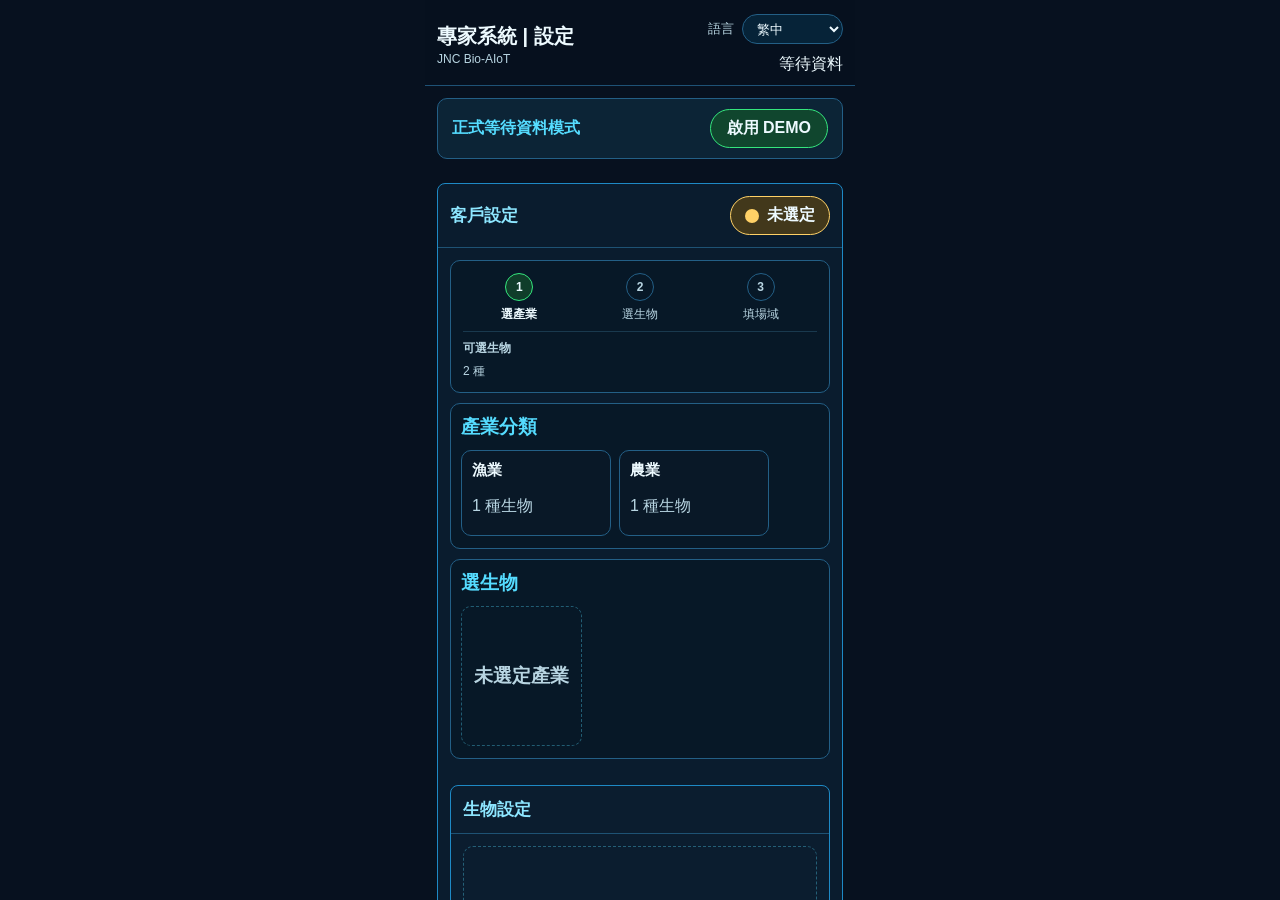
==== index.html @ ce1a70bc "Add files via upload" ====
<!doctype html>
<html lang="zh-Hant">
<head>
  <meta charset="utf-8">
  <meta name="viewport" content="width=device-width, initial-scale=1">
  <title>JNC Bio-AIoT 白蝦平台</title>
  <meta http-equiv="refresh" content="0; url=mobile/">
  <style>
    body { margin: 0; min-height: 100vh; display: grid; place-items: center; background: #07111f; color: #edfaff; font-family: "Microsoft JhengHei", Arial, sans-serif; }
    a { color: #55dcff; }
  </style>
</head>
<body>
  <main>
    <p>正在前往白蝦手機 UI...</p>
    <p><a href="mobile/">手機 UI</a> / <a href="desktop/">電腦 UI</a></p>
  </main>
</body>
</html>
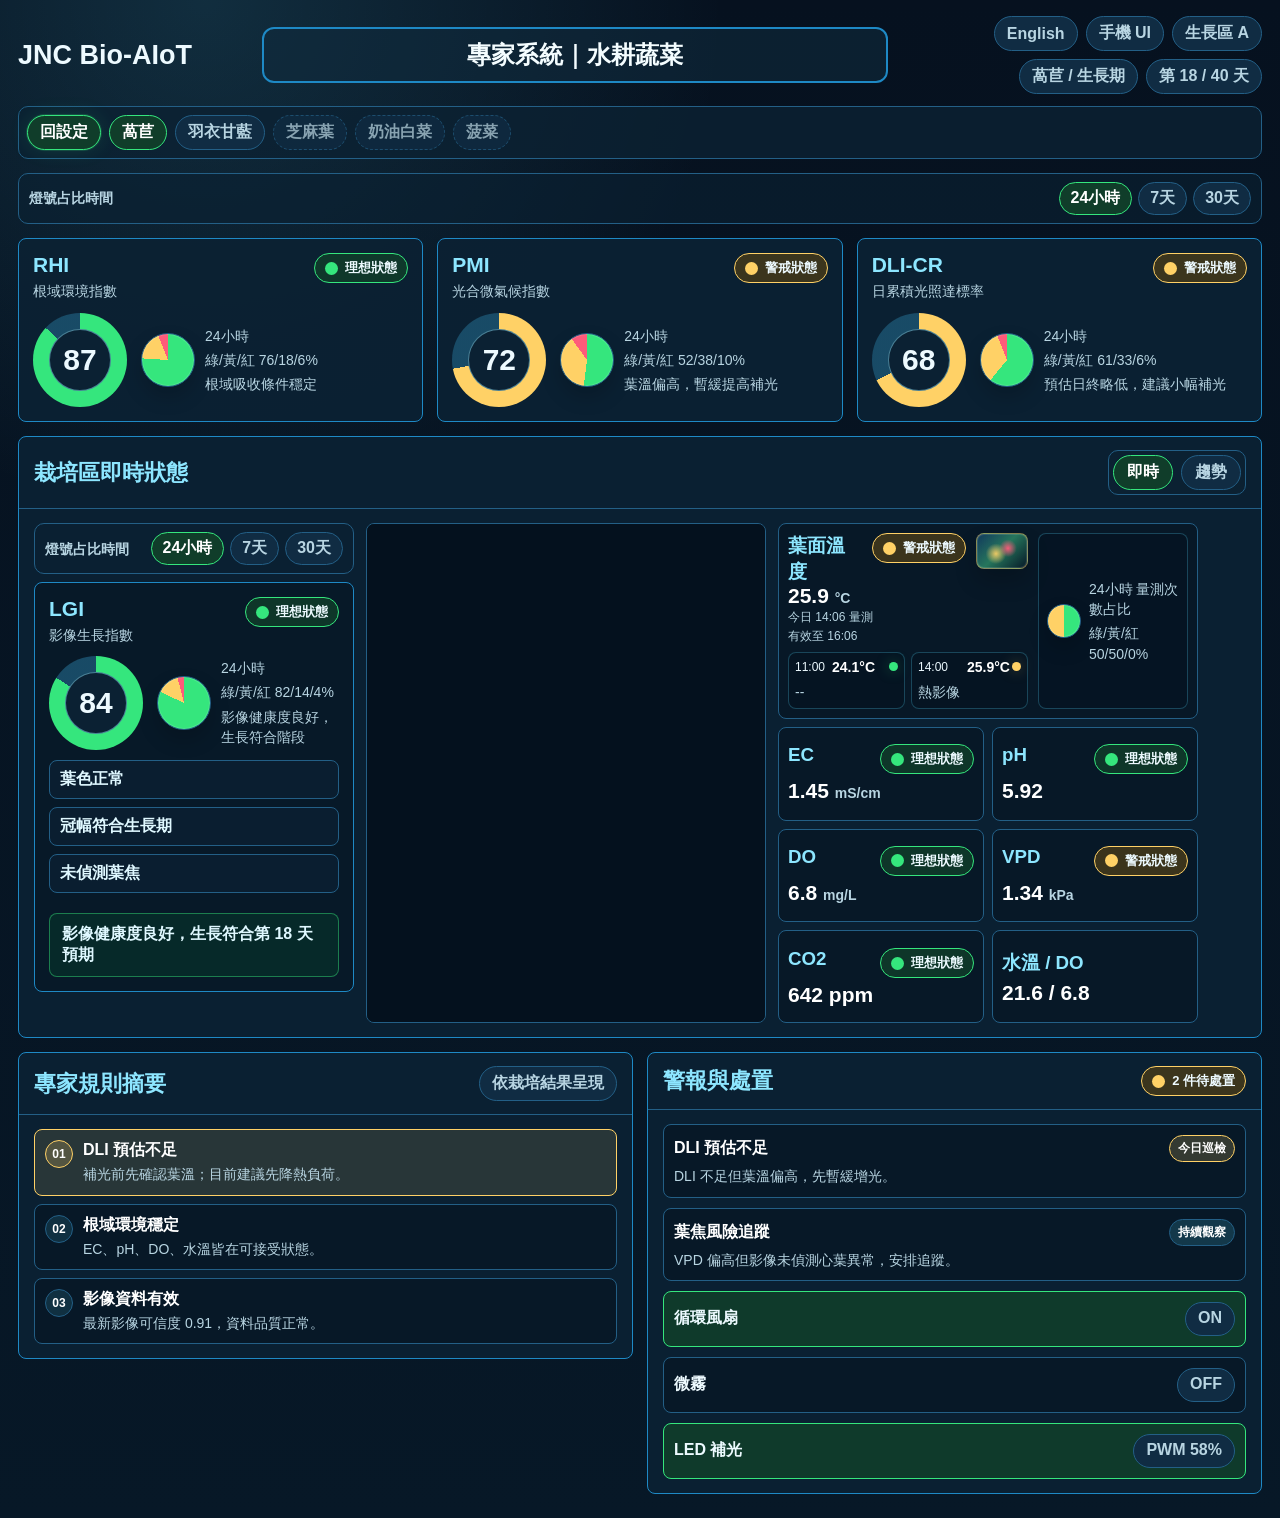
==== commit 27c78cdf: "update files" ====
--- a/index.html
+++ b/index.html
@@ -3,17 +3,1221 @@
 <head>
   <meta charset="utf-8">
   <meta name="viewport" content="width=device-width, initial-scale=1">
-  <title>JNC Bio-AIoT 白蝦平台</title>
-  <meta http-equiv="refresh" content="0; url=mobile/">
+  <title>專家系統｜水耕蔬菜 - 概念 UI v1</title>
   <style>
-    body { margin: 0; min-height: 100vh; display: grid; place-items: center; background: #07111f; color: #edfaff; font-family: "Microsoft JhengHei", Arial, sans-serif; }
-    a { color: #55dcff; }
+    :root {
+      --bg: #06111f;
+      --panel: #0b2133;
+      --panel2: #071827;
+      --line: #1e89c5;
+      --line-soft: #235f86;
+      --text: #edfaff;
+      --muted: #b8d5e2;
+      --cyan: #55dcff;
+      --green: #35e67d;
+      --yellow: #ffd166;
+      --red: #ff5b7a;
+      --leaf: #87d957;
+      --water: #45c7f4;
+    }
+    * { box-sizing: border-box; }
+    body {
+      margin: 0;
+      min-height: 100vh;
+      color: var(--text);
+      background:
+        radial-gradient(circle at 16% 0%, rgba(85, 220, 255, .14), transparent 28%),
+        linear-gradient(180deg, #06111f 0%, #071827 100%);
+      font-family: "Microsoft JhengHei", "Noto Sans TC", Arial, sans-serif;
+    }
+    body.mobilePreview { background: linear-gradient(90deg, #040b13, #071827, #040b13); }
+    button { font: inherit; color: inherit; }
+    .shell { width: min(1440px, 100%); margin: 0 auto; padding: 16px 18px 24px; }
+    body.mobilePreview .shell {
+      width: min(390px, calc(100% - 48px));
+      min-height: calc(100vh - 24px);
+      margin: 12px auto;
+      padding: 12px 12px 86px;
+      border: 1px solid rgba(85, 220, 255, .38);
+      border-radius: 24px;
+      background: #07111f;
+      box-shadow: 0 24px 80px rgba(0, 0, 0, .42);
+      overflow: hidden;
+    }
+    .top {
+      display: grid;
+      grid-template-columns: 230px minmax(420px, 1fr) 360px;
+      gap: 14px;
+      align-items: center;
+      margin-bottom: 12px;
+    }
+    .brand { font-size: 27px; font-weight: 900; }
+    .title {
+      justify-self: center;
+      width: min(760px, 100%);
+      border: 2px solid var(--line);
+      border-radius: 12px;
+      padding: 10px 18px;
+      color: #f4fdff;
+      text-align: center;
+      font-size: 24px;
+      font-weight: 900;
+      background: rgba(16, 43, 60, .6);
+    }
+    .meta { display: flex; justify-content: flex-end; gap: 8px; flex-wrap: wrap; }
+    .pill, .seg button, .toolButton, .tab, .mobileTab {
+      min-height: 34px;
+      border: 1px solid var(--line-soft);
+      border-radius: 999px;
+      padding: 6px 12px;
+      color: var(--muted);
+      background: #102c43;
+      font-weight: 800;
+      white-space: nowrap;
+    }
+    .toolButton, .seg button, .tab, .mobileTab { cursor: pointer; }
+    .toolButton.active, .seg button.active, .tab.active, .mobileTab.active {
+      color: #fff;
+      border-color: var(--green);
+      background: #103d2a;
+    }
+    .seg button.placeholder {
+      opacity: .72;
+      border-style: dashed;
+      cursor: default;
+    }
+    .seg .settingsShortcut {
+      color: #fff;
+      border-color: var(--green);
+      background: #103d2a;
+      box-shadow: 0 0 0 1px rgba(53, 230, 125, .18), 0 0 20px rgba(53, 230, 125, .14);
+    }
+    .seg {
+      display: flex;
+      flex-wrap: wrap;
+      gap: 8px;
+      padding: 8px;
+      margin-bottom: 14px;
+      border: 1px solid var(--line-soft);
+      border-radius: 10px;
+      background: rgba(11, 33, 51, .82);
+      overflow: visible;
+    }
+    .viewSeg {
+      flex: 0 0 auto;
+      margin-bottom: 0;
+      padding: 4px;
+      overflow: visible;
+      white-space: nowrap;
+    }
+    .viewSeg button {
+      min-height: 34px;
+      padding: 6px 13px;
+    }
+    .ratioToolbar {
+      display: flex;
+      justify-content: space-between;
+      align-items: center;
+      gap: 10px;
+      margin-bottom: 14px;
+      padding: 8px 10px;
+      border: 1px solid var(--line-soft);
+      border-radius: 10px;
+      background: rgba(11, 33, 51, .62);
+    }
+    .ratioToolbar .muted { font-weight: 800; }
+    .windowSwitch { display: flex; gap: 6px; overflow-x: auto; }
+    .windowSwitch button { min-height: 32px; border: 1px solid var(--line-soft); border-radius: 999px; padding: 5px 11px; color: var(--muted); background: #102c43; font-weight: 800; white-space: nowrap; cursor: pointer; }
+    .windowSwitch button.active { color: #fff; border-color: var(--green); background: #103d2a; }
+    .grid { display: grid; gap: 14px; }
+    .overview { grid-template-columns: repeat(3, minmax(0, 1fr)); }
+    .main { grid-template-columns: 1fr; align-items: stretch; }
+    .bottomGrid { grid-template-columns: minmax(0, 1fr) minmax(0, 1fr); align-items: start; margin-top: 14px; }
+    .panel, .card {
+      min-width: 0;
+      border: 1px solid var(--line);
+      border-radius: 8px;
+      background: rgba(11, 33, 51, .95);
+      overflow: hidden;
+    }
+    .card { padding: 14px; display: grid; gap: 12px; }
+    .panelHead {
+      display: flex;
+      justify-content: space-between;
+      gap: 12px;
+      align-items: center;
+      padding: 13px 15px;
+      border-bottom: 1px solid var(--line-soft);
+    }
+    .panelHead h2 {
+      min-width: 0;
+      font-size: clamp(18px, 1.7vw, 24px);
+      line-height: 1.2;
+      white-space: nowrap;
+    }
+    .panelHead .light,
+    .panelHead .pill {
+      flex: 0 0 auto;
+    }
+    .panelBody { padding: 14px 15px; }
+    h1, h2, h3, p { margin: 0; }
+    h2, h3 { color: #8de6ff; letter-spacing: 0; }
+    .muted { color: var(--muted); font-size: 14px; line-height: 1.45; }
+    .indexCard .head, .paramCard .head {
+      display: flex;
+      justify-content: space-between;
+      gap: 10px;
+      align-items: flex-start;
+    }
+    .indexName { display: grid; gap: 4px; min-width: 0; }
+    .indexName strong { color: #8de6ff; font-size: 21px; }
+    .light {
+      display: inline-flex;
+      align-items: center;
+      gap: 7px;
+      width: fit-content;
+      max-width: 100%;
+      flex-shrink: 0;
+      min-height: 30px;
+      border: 1px solid var(--line-soft);
+      border-radius: 999px;
+      padding: 5px 10px;
+      font-size: 13px;
+      font-weight: 900;
+    }
+    .dot { width: 13px; height: 13px; border-radius: 50%; display: inline-block; background: var(--green); }
+    .green { border-color: var(--green); background: rgba(16, 61, 42, .82); }
+    .yellow { border-color: var(--yellow); background: rgba(66, 56, 27, .88); }
+    .red { border-color: var(--red); background: rgba(61, 20, 34, .88); }
+    .yellow .dot { background: var(--yellow); }
+    .red .dot { background: var(--red); }
+    .scoreRow { display: grid; grid-template-columns: 94px minmax(0, 1fr); gap: 14px; align-items: center; }
+    .ring {
+      --pct: 88%;
+      --ring: var(--green);
+      width: 94px;
+      aspect-ratio: 1;
+      border-radius: 50%;
+      display: grid;
+      place-items: center;
+      position: relative;
+      background: conic-gradient(var(--ring) var(--pct), rgba(25, 77, 105, .95) 0);
+    }
+    .ring::after {
+      content: "";
+      position: absolute;
+      inset: 16px;
+      border-radius: 50%;
+      background: var(--panel);
+      border: 1px solid rgba(141, 230, 255, .48);
+    }
+    .ring b { position: relative; z-index: 1; font-size: 30px; line-height: 1; }
+    .ring.yellowRing { --ring: var(--yellow); }
+    .ring.redRing { --ring: var(--red); }
+    .ratio { display: grid; gap: 7px; }
+    .ratioWrap {
+      display: grid;
+      grid-template-columns: 54px minmax(0, 1fr);
+      gap: 10px;
+      align-items: center;
+    }
+    .ratioPie {
+      width: 54px;
+      aspect-ratio: 1;
+      border-radius: 50%;
+      border: 1px solid var(--line-soft);
+      background: conic-gradient(
+        var(--green) 0deg var(--green-deg),
+        var(--yellow) var(--green-deg) var(--yellow-deg),
+        var(--red) var(--yellow-deg) 360deg
+      );
+      box-shadow: inset 0 0 0 1px rgba(255,255,255,.12), 0 10px 20px rgba(0,0,0,.18);
+    }
+    .ratioText {
+      min-width: 0;
+      display: grid;
+      gap: 4px;
+    }
+    .paramGrid { grid-template-columns: repeat(5, minmax(0, 1fr)); }
+    .liveReadings { display: grid; grid-template-columns: repeat(2, minmax(0, 1fr)); grid-template-rows: auto repeat(3, minmax(0, 1fr)); gap: 8px; align-content: stretch; height: 100%; }
+    .paramCard {
+      padding: 9px;
+      display: grid;
+      gap: 6px;
+      align-content: center;
+      background: var(--panel2);
+      border: 1px solid var(--line-soft);
+      border-radius: 8px;
+    }
+    .paramValue { font-size: 21px; font-weight: 900; color: #fff; line-height: 1; }
+    .leafTempCard { grid-column: 1 / -1; align-content: start; gap: 8px; min-height: 132px; }
+    .leafTempTop { display: grid; grid-template-columns: minmax(0, 1fr) auto; gap: 10px; align-items: start; }
+    .leafTempBody { display: grid; grid-template-columns: minmax(230px, 1fr) 150px; gap: 10px; align-items: stretch; }
+    .leafTempMain { display: grid; gap: 8px; min-width: 0; }
+    .leafMeta { display: grid; gap: 3px; color: var(--muted); font-size: 12px; line-height: 1.35; }
+    .measureRows { display: grid; grid-template-columns: repeat(2, minmax(0, 1fr)); gap: 6px; }
+    .measureRow { display: grid; grid-template-columns: auto minmax(0, 1fr) auto; gap: 7px; align-items: center; min-width: 0; border: 1px solid rgba(85, 220, 255, .25); border-radius: 8px; padding: 6px; background: rgba(4, 17, 30, .42); font-size: 12px; }
+    .measureRow strong { color: #fff; font-size: 14px; }
+    .miniDot { width: 9px; height: 9px; border-radius: 50%; background: var(--green); box-shadow: 0 0 14px rgba(53,230,125,.34); }
+    .miniDot.yellow { background: var(--yellow); box-shadow: 0 0 14px rgba(255,209,102,.34); }
+    .miniDot.red { background: var(--red); box-shadow: 0 0 14px rgba(255,91,122,.34); }
+    .thermalThumb { width: 52px; height: 36px; border-radius: 8px; border: 1px solid rgba(255, 209, 102, .48); background: radial-gradient(circle at 62% 42%, rgba(255,91,122,.95), transparent 24%), radial-gradient(circle at 38% 58%, rgba(255,209,102,.9), transparent 28%), linear-gradient(135deg, #11395d, #26765c 48%, #061827); box-shadow: inset 0 0 0 1px rgba(255,255,255,.12), 0 12px 22px rgba(0,0,0,.2); }
+    .leafTempRatio { display: grid; grid-template-columns: 34px minmax(0, 1fr); gap: 8px; align-items: center; align-content: center; border: 1px solid rgba(85, 220, 255, .25); border-radius: 8px; padding: 8px; background: rgba(4,17,30,.35); }
+    .leafTempRatio .ratioPie { width: 34px; }
+    .chartGrid { grid-template-columns: repeat(2, minmax(0, 1fr)); }
+    .chart {
+      width: 100%;
+      height: 230px;
+      display: block;
+      border: 1px solid var(--line-soft);
+      border-radius: 8px;
+      background: var(--panel2);
+    }
+    .chart.hidden { display: none; }
+    .leafTempTrend { min-height: 230px; border: 1px solid var(--line-soft); border-radius: 8px; padding: 12px; background: var(--panel2); display: grid; gap: 10px; align-content: start; }
+    .leafTempTrend.hidden { display: none; }
+    .recordGrid { display: grid; grid-template-columns: repeat(2, minmax(0, 1fr)); gap: 8px; }
+    .dotHistory { display: grid; grid-template-columns: repeat(7, minmax(0, 1fr)); gap: 6px; }
+    .dayDot { display: grid; place-items: center; min-height: 34px; border: 1px solid rgba(85,220,255,.25); border-radius: 8px; background: rgba(4,17,30,.38); color: #dff8ff; font-size: 12px; font-weight: 800; }
+    .cultivationLayout { display: grid; grid-template-columns: 320px 400px 420px; gap: 12px; align-items: stretch; justify-content: start; }
+    .imageColumn { min-width: 0; display: flex; justify-content: flex-start; }
+    .lgiColumn { min-width: 0; display: grid; gap: 8px; align-content: start; }
+    .lgiRatioToolbar { margin-bottom: 0; }
+    .lgiPanel { display: grid; gap: 10px; align-content: start; background: rgba(7, 24, 39, .86); }
+    .lgiPanel .visionSummary { grid-template-columns: 1fr; margin-top: 0; }
+    .scene {
+      width: min(100%, 400px);
+      height: auto;
+      min-height: 0;
+      aspect-ratio: 4 / 5;
+      margin: 0;
+      border: 1px solid var(--line-soft);
+      border-radius: 8px;
+      background: #04111e;
+      position: relative;
+      overflow: hidden;
+    }
+    .scanVideo {
+      position: absolute;
+      inset: 0;
+      width: 100%;
+      height: 100%;
+      object-fit: contain;
+      opacity: .96;
+      filter: saturate(1.08) contrast(1.04);
+    }
+    .scanVideoFill {
+      display: none;
+      object-fit: contain;
+      opacity: .38;
+      filter: blur(24px) saturate(1.16) contrast(1.05);
+      transform: scale(1.08);
+    }
+    .scanVideoMain {
+      object-fit: contain;
+      object-position: center;
+      z-index: 1;
+      filter: saturate(1.08) contrast(1.04)
+        drop-shadow(0 0 24px rgba(69, 199, 244, .16));
+    }
+    .scene::after {
+      content: "";
+      position: absolute;
+      z-index: 1;
+      inset: 0;
+      pointer-events: none;
+      background:
+        radial-gradient(circle at 50% 50%, transparent 55%, rgba(4, 17, 30, .28) 76%, rgba(4, 17, 30, .58) 100%),
+        linear-gradient(90deg, rgba(4, 17, 30, .28), transparent 24%, transparent 76%, rgba(4, 17, 30, .28));
+    }
+    .node {
+      position: absolute;
+      z-index: 2;
+      display: grid;
+      gap: 3px;
+      min-width: 106px;
+      border: 1px solid rgba(85, 220, 255, .52);
+      border-radius: 8px;
+      padding: 7px 8px;
+      color: var(--muted);
+      background: rgba(11, 33, 51, .76);
+      backdrop-filter: blur(7px);
+      font-size: 12px;
+    }
+    .node strong { color: #fff; font-size: 15px; }
+    .n1 { right: 132px; top: 96px; }
+    .n2 { right: 18px; bottom: 92px; }
+    .n3 { left: 18px; bottom: 92px; }
+    .n4 { left: 18px; bottom: 24px; }
+    .n5 { left: 50%; bottom: 24px; transform: translateX(-50%); }
+    .sideList { display: grid; gap: 10px; }
+    .visionSummary { display: grid; grid-template-columns: repeat(3, minmax(0, 1fr)); gap: 8px; margin-top: 10px; }
+    .visionSummary span { border: 1px solid var(--line-soft); border-radius: 8px; padding: 8px 10px; color: #dff8ff; background: rgba(11, 33, 51, .78); font-weight: 800; }
+    .growthFusionNote {
+      margin-top: 10px;
+      border: 1px solid rgba(53, 230, 125, .45);
+      border-radius: 8px;
+      padding: 10px 12px;
+      color: #dff8ff;
+      background: rgba(8, 63, 44, .44);
+      font-weight: 800;
+    }
+    .trendToolbar {
+      display: flex;
+      justify-content: flex-end;
+      align-items: center;
+      gap: 10px;
+      margin-bottom: 12px;
+    }
+    .trendSelectorGrid {
+      display: grid;
+      grid-template-columns: repeat(2, minmax(0, 1fr));
+      gap: 14px;
+      margin-bottom: 12px;
+    }
+    .trendSelectorGrid .trendToolbar { margin-bottom: 0; }
+    .trendToolbar label { color: var(--muted); font-weight: 800; }
+    .trendToolbar select {
+      min-height: 36px;
+      border: 1px solid var(--line-soft);
+      border-radius: 999px;
+      padding: 6px 14px;
+      color: var(--text);
+      background: #102c43;
+      font: inherit;
+      font-weight: 800;
+    }
+    .item {
+      display: grid;
+      gap: 4px;
+      border: 1px solid var(--line-soft);
+      border-radius: 8px;
+      background: var(--panel2);
+      padding: 10px;
+    }
+    .item strong { color: #fff; }
+    .itemHead { display: flex; justify-content: space-between; align-items: center; gap: 8px; }
+    .tier { border: 1px solid var(--line-soft); border-radius: 999px; padding: 4px 8px; color: #fff; font-size: 12px; font-weight: 900; white-space: nowrap; }
+    .tier.observe { background: rgba(85, 220, 255, .16); }
+    .tier.today { border-color: var(--yellow); background: rgba(255, 209, 102, .18); }
+    .tier.now { border-color: var(--red); background: rgba(255, 91, 122, .18); }
+    .deviceRow { display: grid; grid-template-columns: minmax(0, 1fr) auto; gap: 10px; align-items: center; border: 1px solid var(--line-soft); border-radius: 8px; padding: 10px; background: var(--panel2); }
+    .deviceRow.on { border-color: var(--green); background: #0f3a2b; }
+    .ruleGrid { grid-template-columns: 1fr; gap: 8px; }
+    .ruleCard { display: grid; grid-template-columns: auto minmax(0, 1fr); gap: 10px; align-items: start; border: 1px solid var(--line-soft); border-radius: 8px; padding: 10px; background: var(--panel2); }
+    .ruleCard.warn { border-color: var(--yellow); background: rgba(255, 209, 102, .12); }
+    .ruleCard strong { color: #fff; display: block; margin-bottom: 3px; }
+    .ruleBadge { display: grid; place-items: center; width: 28px; height: 28px; border-radius: 999px; border: 1px solid var(--line-soft); color: #fff; font-size: 12px; font-weight: 900; background: rgba(85, 220, 255, .12); }
+    .ruleCard.warn .ruleBadge { border-color: var(--yellow); background: rgba(255, 209, 102, .2); }
+    .mobileLiveAlerts { display: none !important; }
+    .hidden { display: none !important; }
+    .mobileOnlyPanel { display: none; margin-top: 14px; }
+    .mobileTabs { display: none; }
+    body.mobilePreview [data-mobile-panel] { display: none; }
+    body.mobilePreview [data-mobile-panel].mobileActive { display: grid; }
+    body.mobilePreview .panel.mobileActive { display: block; }
+    body.mobilePreview .mobileOnlyPanel.mobileActive { display: block; }
+    body.mobilePreview .mobileOnlyPanel .liveReadings { height: auto; }
+    body.mobilePreview .cultivationLayout > .liveReadings { display: none; }
+    body.mobilePreview .mobileLiveAlerts { display: grid !important; gap: 8px; }
+    body.mobilePreview .bottomGrid .panelHead { display: flex; align-items: center; justify-content: space-between; align-content: flex-start; flex-wrap: wrap; gap: 8px; }
+    body.mobilePreview[data-mobile-panel="rules"] .bottomGrid { grid-template-columns: 1fr; gap: 10px; width: 100%; }
+    body.mobilePreview[data-mobile-panel="rules"] .bottomGrid .panelHead { min-height: 80px; padding: 12px; }
+    body.mobilePreview[data-mobile-panel="rules"] .bottomGrid .panelHead h2 { flex: 1 0 100%; font-size: 20px; }
+    body.mobilePreview[data-mobile-panel="rules"] #rulesTitle { font-size: 18px; white-space: nowrap; line-height: 1.2; }
+    body.mobilePreview[data-mobile-panel="rules"] #rulesPill { min-height: 28px; padding: 4px 8px; font-size: 12px; }
+    body.mobilePreview[data-mobile-panel="rules"] #alertCount { font-size: 12px; }
+    body.mobilePreview[data-mobile-panel="rules"] .ruleGrid { gap: 10px; padding: 12px; }
+    body.mobilePreview[data-mobile-panel="rules"] .ruleCard { grid-template-columns: 1fr; gap: 8px; padding: 12px; }
+    body.mobilePreview[data-mobile-panel="rules"] .ruleBadge { width: max-content; min-width: 30px; height: 26px; padding: 0 8px; }
+    body.mobilePreview[data-mobile-panel="rules"] .ruleCard strong { font-size: 18px; line-height: 1.25; margin-bottom: 4px; }
+    body.mobilePreview[data-mobile-panel="rules"] .ruleCard .muted { font-size: 15px; line-height: 1.55; }
+    body.mobilePreview .mobileTabs {
+      position: fixed;
+      left: 50%;
+      bottom: 12px;
+      z-index: 20;
+      width: min(360px, calc(100% - 72px));
+      transform: translateX(-50%);
+      display: grid;
+      grid-template-columns: repeat(4, 1fr);
+      gap: 6px;
+      padding: 8px;
+      border: 1px solid rgba(85, 220, 255, .36);
+      border-radius: 18px;
+      background: rgba(7, 17, 31, .96);
+      box-shadow: 0 16px 42px rgba(0, 0, 0, .42);
+      backdrop-filter: blur(12px);
+    }
+    .mobileTab { min-height: 46px; border-radius: 12px; font-size: 12px; padding: 4px; }
+    body.mobilePreview .top,
+    body.mobilePreview .overview,
+    body.mobilePreview .main,
+    body.mobilePreview .chartGrid,
+    body.mobilePreview .trendSelectorGrid,
+    body.mobilePreview .ruleGrid { grid-template-columns: 1fr; }
+    body.mobilePreview .top { gap: 10px; }
+    body.mobilePreview .top > *, body.mobilePreview .panel, body.mobilePreview .card, body.mobilePreview .paramCard { min-width: 0; }
+    body.mobilePreview .brand { font-size: 21px; }
+    body.mobilePreview .title { font-size: 18px; padding: 9px 12px; }
+    body.mobilePreview .meta { justify-content: flex-start; }
+    body.mobilePreview .ratioToolbar { align-items: stretch; flex-direction: column; }
+    body.mobilePreview .paramGrid, body.mobilePreview .liveReadings { grid-template-columns: 1fr; }
+    body.mobilePreview .cultivationLayout { grid-template-columns: 1fr; }
+    body.mobilePreview .imageColumn { order: 1; }
+    body.mobilePreview .lgiColumn { order: 2; }
+    body.mobilePreview .mobileLiveAlerts { order: 3; }
+    body.mobilePreview .scoreRow { grid-template-columns: 82px 1fr; }
+    body.mobilePreview .ring { width: 82px; }
+    body.mobilePreview .ring b { font-size: 25px; }
+    body.mobilePreview .ratioWrap { grid-template-columns: 48px minmax(0, 1fr); }
+    body.mobilePreview .ratioPie { width: 48px; }
+    body.mobilePreview .leafTempBody { grid-template-columns: 1fr; }
+    body.mobilePreview .leafTempRatio { grid-template-columns: 46px minmax(0, 1fr); column-gap: 14px; width: 100%; }
+    body.mobilePreview .leafTempRatio .ratioPie { width: 46px; }
+    body.mobilePreview .leafTempTrend .measureRow {
+      grid-template-columns: auto minmax(0, 1fr);
+      gap: 4px 6px;
+      align-items: start;
+    }
+    body.mobilePreview .leafTempTrend .measureRow .light {
+      grid-column: 1 / -1;
+      justify-self: start;
+      min-height: 24px;
+      padding: 3px 7px;
+      font-size: 11px;
+      line-height: 1;
+    }
+    body.mobilePreview .leafTempTrend .measureRow .dot { width: 8px; height: 8px; }
+    body.mobilePreview .scene { height: auto; min-height: 0; aspect-ratio: 4 / 5; }
+    body.mobilePreview .node { min-width: 96px; font-size: 12px; padding: 7px; }
+    body.mobilePreview .node strong { font-size: 14px; }
+    body.mobilePreview .n1 { right: 14px; top: 96px; }
+    body.mobilePreview .n4 { left: 14px; bottom: 86px; }
+    body.mobilePreview .n5 { left: 50%; bottom: 18px; }
+    body.mobilePreview .visionSummary { grid-template-columns: 1fr; }
+    @media (max-width: 1120px) {
+      .top, .overview, .main, .bottomGrid, .cultivationLayout, .chartGrid, .trendSelectorGrid, .ruleGrid { grid-template-columns: 1fr; }
+      body.mobilePreview[data-mobile-panel="rules"] .bottomGrid { grid-template-columns: 1fr; }
+      .top > *, .panel, .card, .paramCard, .ratioToolbar { min-width: 0; }
+      .paramGrid { grid-template-columns: repeat(2, minmax(0, 1fr)); }
+      .meta { justify-content: flex-start; }
+      .ratioToolbar { flex-wrap: wrap; gap: 8px; }
+      .scene { height: auto; min-height: 0; aspect-ratio: 4 / 5; }
+    }
+    @media (max-width: 640px) {
+      .shell { padding: 12px; overflow-x: hidden; }
+      .windowSwitch { flex-wrap: wrap; }
+      .leafTempBody { grid-template-columns: 1fr; }
+      .pill, .seg button, .toolButton, .tab, .mobileTab { padding-left: 10px; padding-right: 10px; }
+      .light { font-size: 12px; padding-left: 8px; padding-right: 8px; }
+      .title { font-size: 19px; }
+      .indexCard .head, .paramCard .head { display: grid; grid-template-columns: 1fr; justify-items: start; }
+      .brand { font-size: 22px; }
+      .paramGrid { grid-template-columns: 1fr; }
+      .scene { height: auto; min-height: 0; aspect-ratio: 4 / 5; }
+    }
   </style>
 </head>
 <body>
-  <main>
-    <p>正在前往白蝦手機 UI...</p>
-    <p><a href="mobile/">手機 UI</a> / <a href="desktop/">電腦 UI</a></p>
+  <main class="shell">
+    <header class="top">
+      <div class="brand">JNC Bio-AIoT</div>
+      <h1 class="title" id="title"></h1>
+      <div class="meta">
+        <button class="toolButton" id="langBtn" type="button"></button>
+        <button class="toolButton" id="deviceBtn" type="button"></button>
+        <span class="pill" id="zonePill"></span>
+        <span class="pill" id="cropPill"></span>
+        <span class="pill" id="dapPill"></span>
+      </div>
+    </header>
+
+    <nav class="seg" aria-label="crop and page mode">
+      <button class="settingsShortcut" id="settingsBtn" type="button"></button>
+      <button class="active" type="button" data-crop="lettuce"></button>
+      <button type="button" data-crop="kale"></button>
+      <button class="placeholder" type="button" data-placeholder-crop="arugula" aria-disabled="true"></button>
+      <button class="placeholder" type="button" data-placeholder-crop="bokchoy" aria-disabled="true"></button>
+      <button class="placeholder" type="button" data-placeholder-crop="spinach" aria-disabled="true"></button>
+    </nav>
+
+    <div class="ratioToolbar indicesRatioToolbar" data-mobile-panel="indices">
+      <span class="muted ratioWindowLabel"></span>
+      <div class="windowSwitch" aria-label="light ratio time window">
+        <button class="active" type="button" data-ratio-window="24hr"></button>
+        <button type="button" data-ratio-window="7d"></button>
+        <button type="button" data-ratio-window="30d"></button>
+      </div>
+    </div>
+
+    <section class="grid overview" id="indices" data-mobile-panel="indices"></section>
+
+    <section class="grid main mobileActive" style="margin-top:14px;" data-mobile-panel="livePanel">
+      <article class="panel">
+        <div class="panelHead">
+          <h2 id="sceneTitle"></h2>
+          <div class="seg viewSeg" aria-label="live and trend view">
+            <button class="active" type="button" data-view="live"></button>
+            <button type="button" data-view="trend"></button>
+          </div>
+        </div>
+        <div class="panelBody" id="liveView">
+          <div class="cultivationLayout">
+            <div class="lgiColumn">
+              <div class="ratioToolbar lgiRatioToolbar">
+                <span class="muted ratioWindowLabel"></span>
+                <div class="windowSwitch" aria-label="light ratio time window">
+                  <button class="active" type="button" data-ratio-window="24hr"></button>
+                  <button type="button" data-ratio-window="7d"></button>
+                  <button type="button" data-ratio-window="30d"></button>
+                </div>
+              </div>
+              <article class="card indexCard lgiPanel" id="lgiCard"></article>
+            </div>
+            <div class="imageColumn">
+              <div class="scene" id="scene">
+                <video class="scanVideo scanVideoFill" id="scanVideoFill" autoplay muted loop playsinline preload="metadata" aria-hidden="true"></video>
+                <video class="scanVideo scanVideoMain" id="scanVideo" autoplay muted loop playsinline preload="metadata"></video>
+              </div>
+            </div>
+            <div class="liveReadings" id="liveReadings"></div>
+          </div>
+        </div>
+        <div class="panelBody hidden" id="trendView">
+          <div class="trendSelectorGrid">
+            <div class="trendToolbar">
+              <label for="paramTrendSelect" id="paramTrendLabel"></label>
+              <select id="paramTrendSelect">
+                <option value="EC">EC</option>
+                <option value="pH">pH</option>
+                <option value="DO">DO</option>
+                <option value="VPD">VPD</option>
+                <option value="DLI">DLI</option>
+                <option value="leafTemp"></option>
+              </select>
+            </div>
+            <div class="trendToolbar">
+              <label for="indexTrendSelect" id="indexTrendLabel"></label>
+              <select id="indexTrendSelect">
+                <option value="RHI">RHI</option>
+                <option value="PMI">PMI</option>
+                <option value="DLI-CR">DLI-CR</option>
+                <option value="LGI">LGI</option>
+              </select>
+            </div>
+          </div>
+          <div class="grid chartGrid">
+            <section class="leafTempTrend hidden" id="leafTempTrend"></section>
+            <canvas class="chart" data-chart="param"></canvas>
+            <canvas class="chart" data-chart="index"></canvas>
+          </div>
+        </div>
+      </article>
+    </section>
+
+    <section class="panel mobileOnlyPanel" data-mobile-panel="params">
+      <div class="panelHead"><h2 id="mobileParamsTitle"></h2></div>
+      <div class="panelBody liveReadings" id="mobileReadings"></div>
+    </section>
+
+    <section class="grid bottomGrid" data-mobile-panel="rules">
+      <section class="panel">
+        <div class="panelHead"><h2 id="rulesTitle"></h2><span class="pill" id="rulesPill"></span></div>
+        <div class="panelBody grid ruleGrid" id="rules"></div>
+      </section>
+      <section class="panel">
+        <div class="panelHead"><h2 id="alertTitle"></h2><span class="light yellow"><i class="dot"></i><span id="alertCount"></span></span></div>
+        <div class="panelBody sideList" id="alerts"></div>
+      </section>
+    </section>
+
+    <nav class="mobileTabs">
+      <button class="mobileTab active" type="button" data-mobile-tab="livePanel"></button>
+      <button class="mobileTab" type="button" data-mobile-tab="indices"></button>
+      <button class="mobileTab" type="button" data-mobile-tab="params"></button>
+      <button class="mobileTab" type="button" data-mobile-tab="rules"></button>
+    </nav>
   </main>
+
+  <script>
+    (function () {
+      var lang = "zh";
+      var cropKey = "lettuce";
+      var view = "live";
+      var ratioWindow = "24hr";
+      var mobilePanel = "livePanel";
+      var selectedParamTrend = "EC";
+      var selectedIndexTrend = "RHI";
+      var i18n = {
+        zh: {
+          title: "專家系統｜水耕蔬菜",
+          lang: "English",
+          mobile: "手機 UI",
+          desktop: "桌機 UI",
+          settings: "回設定",
+          lettuce: "萵苣",
+          kale: "羽衣甘藍",
+          arugula: "芝麻葉",
+          bokchoy: "奶油白菜",
+          spinach: "菠菜",
+          lettuceMode: "萵苣",
+          kaleMode: "羽衣甘藍",
+          live: "即時",
+          trend: "趨勢",
+          indexTrend: "整合指標",
+          zone: "生長區 A",
+          stage: "生長期",
+          paramTitle: "參數即時讀值",
+          mobileParamsTitle: "參數即時讀值",
+          threshold: "已套用客戶門檻：EC / VPD",
+          sceneTitle: "栽培區即時狀態",
+          alertTitle: "警報與處置",
+          rulesTitle: "專家規則摘要",
+          rulesPill: "依栽培結果呈現",
+          waterNode: "水溫 / DO",
+          green: "綠燈",
+          yellow: "黃燈",
+          red: "紅燈",
+          statusIdeal: "理想狀態",
+          statusWarning: "警戒狀態",
+          statusDanger: "危險狀態",
+          ratioWindowLabel: "燈號占比時間",
+          window24hr: "24小時",
+          window7d: "7天",
+          window30d: "30天",
+          ratioSuffix: "占比：",
+          ratioLights: "綠/黃/紅",
+          rhiSub: "根域環境指數",
+          pmiSub: "光合微氣候指數",
+          dliSub: "日累積光照達標率",
+          lgiSub: "影像生長指數",
+          ok: "穩定",
+          warn: "注意",
+          ecAdvice: "EC 穩定，維持目前養液濃度",
+          phAdvice: "pH 穩定，暫不需酸鹼修正",
+          doAdvice: "溶氧充足，維持循環與曝氣",
+          vpdAdvice: "VPD 略低，注意冠層蒸散",
+          dliAdvice: "今日光量接近目標，持續追蹤",
+          rhiAdvice: "根域吸收條件穩定",
+          pmiAdvice: "濕度偏高，優先維持空氣流動",
+          dliWarn: "預估日終略低，建議小幅補光",
+          lgiOk: "影像健康度良好，生長符合階段",
+          growthFusionNote: "影像健康度良好，生長符合第 {day} 天預期",
+          alertDli: "建立 LED PWM 控制請求，需確認熱負荷。",
+          alertTipburn: "VPD 偏高但影像未偵測心葉異常，安排追蹤。",
+          alertKale: "捲曲度略低但 DLI 已達標，不增加 LED。",
+          alertCountText: "2 件待處置",
+          lettuceAlertTitle: "葉焦風險追蹤",
+          kaleAlertTitle: "葉形發展提醒",
+          tierObserve: "持續觀察",
+          tierToday: "今日巡檢",
+          tierNow: "立即處理",
+          fan: "循環風扇",
+          fog: "微霧",
+          led: "LED 補光",
+          rule1: "DLI 預估不足",
+          rule2: "根域環境穩定",
+          rule3: "影像資料有效",
+          rule1Text: "補光前先檢查 VPD 與溫度。",
+          rule2Text: "EC、pH、DO、水溫皆在可接受狀態。",
+          rule3Text: "最新影像可信度 0.91，資料品質正常。",
+          visionLettuce1: "葉色正常",
+          visionLettuce2: "冠幅符合生長期",
+          visionLettuce3: "未偵測葉焦",
+          visionKale1: "葉色穩定",
+          visionKale2: "葉形發展略慢",
+          visionKale3: "未見明顯蟲害",
+          tabIndex: "指標",
+          tabParam: "參數",
+          tabLive: "現況",
+          tabRules: "規則",
+          ideal: "理想",
+          realtime: "即時",
+          forecast: "預測",
+          leafTempLabel: "葉面溫度",
+          latestMeasurement: "最近量測",
+          validUntil: "有效至",
+          todayRecords: "今日量測紀錄",
+          sevenDayRecords: "近 7 天量測",
+          countRatio: "量測次數占比",
+          thermalImage: "熱影像",
+          measuredAt: "今日 {time} 量測",
+          noCurve: "每日 11:00 / 14:00 量測紀錄",
+          missing: "待量測",
+          expired: "資料過期",
+          leafTempAdviceHot: "葉溫偏高，暫緩提高補光",
+          leafTempAdviceOk: "葉溫有效，可依 DLI 補光",
+          leafTempDliHot: "DLI 不足但葉溫偏高，先暫緩增光。",
+          leafTempDliOk: "DLI 條件正常，葉溫證據有效。",
+          leafTempRuleHot: "補光前先確認葉溫；目前建議先降熱負荷。",
+          leafTempRuleOk: "葉溫量測有效，補光策略可維持小幅調整。"
+        },
+        en: {
+          title: "Expert System | Hydroponic Vegetables",
+          lang: "中文",
+          mobile: "Mobile UI",
+          desktop: "Desktop UI",
+          settings: "Settings",
+          lettuce: "Lettuce",
+          kale: "Kale",
+          arugula: "Arugula",
+          bokchoy: "Baby bok choy",
+          spinach: "Spinach",
+          lettuceMode: "Lettuce",
+          kaleMode: "Kale",
+          live: "Live",
+          trend: "Trend",
+          indexTrend: "Integrated Index",
+          zone: "Zone A",
+          stage: "Vegetative",
+          paramTitle: "Live Parameter Readings",
+          mobileParamsTitle: "Live Parameter Readings",
+          threshold: "Customer thresholds applied: EC / VPD",
+          sceneTitle: "Cultivation Zone Live State",
+          alertTitle: "Alerts and Actions",
+          rulesTitle: "Expert Rule Summary",
+          rulesPill: "Cultivation conclusions",
+          waterNode: "Water temp / DO",
+          green: "Green",
+          yellow: "Yellow",
+          red: "Red",
+          statusIdeal: "Ideal",
+          statusWarning: "Warning",
+          statusDanger: "Danger",
+          ratioWindowLabel: "Light ratio window",
+          window24hr: "24hr",
+          window7d: "7d",
+          window30d: "30d",
+          ratioSuffix: "ratio:",
+          ratioLights: "G/Y/R",
+          rhiSub: "Root-zone Health",
+          pmiSub: "Microclimate",
+          dliSub: "Light Completion",
+          lgiSub: "Vision Growth Index",
+          ok: "Stable",
+          warn: "Caution",
+          ecAdvice: "EC is stable; keep nutrient strength",
+          phAdvice: "pH is stable; no dosing needed",
+          doAdvice: "DO is sufficient; keep circulation",
+          vpdAdvice: "VPD is slightly low; watch transpiration",
+          dliAdvice: "Daily light is near target; keep tracking",
+          rhiAdvice: "Root-zone uptake is stable",
+          pmiAdvice: "Humidity is high; maintain airflow",
+          dliWarn: "Projected day-end DLI is low; small supplement advised",
+          lgiOk: "Vision health is good; growth matches stage",
+          growthFusionNote: "Vision health is good; growth matches day {day} expectation",
+          alertDli: "Create LED PWM request; verify heat load.",
+          alertTipburn: "VPD is high; no visible tipburn yet, schedule follow-up.",
+          alertKale: "Frilliness is low but DLI met; do not increase LED.",
+          alertCountText: "2 actions",
+          lettuceAlertTitle: "Tipburn follow-up",
+          kaleAlertTitle: "Leaf-shape reminder",
+          tierObserve: "Observe",
+          tierToday: "Inspect today",
+          tierNow: "Act now",
+          fan: "Circulation fan",
+          fog: "Fogging",
+          led: "LED light",
+          rule1: "DLI shortfall projected",
+          rule2: "Root-zone stable",
+          rule3: "Vision data valid",
+          rule1Text: "Check VPD and temperature before lighting.",
+          rule2Text: "EC, pH, DO and water temp are acceptable.",
+          rule3Text: "Latest image confidence 0.91; no degraded mode.",
+          visionLettuce1: "Leaf color normal",
+          visionLettuce2: "Canopy matches stage",
+          visionLettuce3: "No tipburn detected",
+          visionKale1: "Leaf color stable",
+          visionKale2: "Leaf shape slightly slow",
+          visionKale3: "No clear pest damage",
+          tabIndex: "Index",
+          tabParam: "Params",
+          tabLive: "Live",
+          tabRules: "Rules",
+          ideal: "Ideal",
+          realtime: "Realtime",
+          forecast: "Forecast",
+          leafTempLabel: "Leaf temperature",
+          latestMeasurement: "Latest measurement",
+          validUntil: "Valid until",
+          todayRecords: "Today's records",
+          sevenDayRecords: "Last 7 days",
+          countRatio: "Measurement count ratio",
+          thermalImage: "Thermal image",
+          measuredAt: "Measured today {time}",
+          noCurve: "11:00 / 14:00 measurement records",
+          missing: "Due",
+          expired: "Expired",
+          leafTempAdviceHot: "Leaf temperature is high; defer extra lighting",
+          leafTempAdviceOk: "Leaf temperature valid; DLI lighting allowed",
+          leafTempDliHot: "DLI is short but leaf temperature is high; defer lighting increase.",
+          leafTempDliOk: "DLI condition is normal; leaf-temperature evidence is valid.",
+          leafTempRuleHot: "Confirm leaf temperature before lighting; reduce heat load first.",
+          leafTempRuleOk: "Leaf-temperature reading is valid; keep small lighting adjustments."
+        }
+      };
+      var crops = {
+        lettuce: {
+          color: "lettuce",
+          dap: 18,
+          index: { RHI: 87, PMI: 72, "DLI-CR": 68, LGI: 84 },
+          ratios: {
+            "24hr": { RHI: [76,18,6], PMI: [52,38,10], "DLI-CR": [61,33,6], LGI: [82,14,4] },
+            "7d": { RHI: [81,15,4], PMI: [60,31,9], "DLI-CR": [68,26,6], LGI: [79,16,5] },
+            "30d": { RHI: [84,13,3], PMI: [66,27,7], "DLI-CR": [73,22,5], LGI: [82,14,4] }
+          },
+          params: [
+            ["EC", "1.45", "mS/cm", 92, "custom"],
+            ["pH", "5.92", "", 91, "template"],
+            ["DO", "6.8", "mg/L", 86, "template"],
+            ["VPD", "1.34", "kPa", 72, "custom"],
+            ["DLI", "9.8", "mol", 68, "template"]
+          ],
+          leafTemp: {
+            value: "25.9", unit: "°C", score: 72, measuredAt: "14:06", validUntil: "16:06", thermal: true,
+            ratios: { "24hr": [50,50,0], "7d": [57,36,7], "30d": [64,30,6] },
+            records: [
+              { slot: "11:00", value: "24.1", score: 84, status: "valid", thermal: false },
+              { slot: "14:00", value: "25.9", score: 72, status: "valid", thermal: true }
+            ],
+            history: ["23.8", "24.4", "25.2", "24.7", "26.1", "25.5", "25.9"],
+            pmiNoteKey: "leafTempAdviceHot", dliAlertKey: "leafTempDliHot", ruleTextKey: "leafTempRuleHot"
+          },
+          scene: { vpd: "1.34 / 58%", co2: "642 ppm", ec: "1.45", ph: "5.92", water: "21.6 / 6.8" },
+          video: "pics/萵苣掃描.mp4",
+          visionKeys: ["visionLettuce1", "visionLettuce2", "visionLettuce3"],
+          alertType: "lettuce"
+        },
+        kale: {
+          color: "kale",
+          dap: 18,
+          index: { RHI: 89, PMI: 79, "DLI-CR": 86, LGI: 76 },
+          ratios: {
+            "24hr": { RHI: [82,14,4], PMI: [68,27,5], "DLI-CR": [84,13,3], LGI: [58,34,8] },
+            "7d": { RHI: [85,12,3], PMI: [72,23,5], "DLI-CR": [82,15,3], LGI: [64,29,7] },
+            "30d": { RHI: [88,10,2], PMI: [76,20,4], "DLI-CR": [80,17,3], LGI: [69,25,6] }
+          },
+          params: [
+            ["EC", "1.72", "mS/cm", 88, "custom"],
+            ["pH", "5.86", "", 93, "template"],
+            ["DO", "6.5", "mg/L", 84, "template"],
+            ["VPD", "0.74", "kPa", 79, "custom"],
+            ["DLI", "13.4", "mol", 86, "template"]
+          ],
+          leafTemp: {
+            value: "23.4", unit: "°C", score: 86, measuredAt: "14:04", validUntil: "16:04", thermal: true,
+            ratios: { "24hr": [100,0,0], "7d": [86,14,0], "30d": [82,16,2] },
+            records: [
+              { slot: "11:00", value: "22.8", score: 90, status: "valid", thermal: false },
+              { slot: "14:00", value: "23.4", score: 86, status: "valid", thermal: true }
+            ],
+            history: ["22.6", "23.0", "23.2", "22.9", "23.5", "23.1", "23.4"],
+            pmiNoteKey: "leafTempAdviceOk", dliAlertKey: "leafTempDliOk", ruleTextKey: "leafTempRuleOk"
+          },
+          scene: { vpd: "0.74 / 78%", co2: "610 ppm", ec: "1.72", ph: "5.86", water: "21.1 / 6.5" },
+          video: "pics/羽衣甘藍掃描.mp4",
+          visionKeys: ["visionKale1", "visionKale2", "visionKale3"],
+          alertType: "kale"
+        }
+      };
+      function txt(key) { return i18n[lang][key]; }
+      function dayText(day) { return lang === "zh" ? "第 " + day + " / 40 天" : "DAP " + day + " / 40"; }
+      function ratioWindowText(key) { return key === "7d" ? txt("window7d") : key === "30d" ? txt("window30d") : txt("window24hr"); }
+      function light(score) { return score < 60 ? "red" : score < 80 ? "yellow" : "green"; }
+      function lightText(score) { return score < 60 ? txt("statusDanger") : score < 80 ? txt("statusWarning") : txt("statusIdeal"); }
+      function ringClass(score) { return score < 60 ? "redRing" : score < 80 ? "yellowRing" : ""; }
+      function indexSub(code) { return code === "RHI" ? txt("rhiSub") : code === "PMI" ? txt("pmiSub") : code === "DLI-CR" ? txt("dliSub") : txt("lgiSub"); }
+      function render() {
+        var crop = crops[cropKey];
+        document.documentElement.lang = lang === "zh" ? "zh-Hant" : "en";
+        document.title = txt("title");
+        document.getElementById("title").textContent = txt("title");
+        document.getElementById("langBtn").textContent = txt("lang");
+        document.getElementById("deviceBtn").textContent = document.body.classList.contains("mobilePreview") ? txt("desktop") : txt("mobile");
+        document.getElementById("settingsBtn").textContent = txt("settings");
+        document.getElementById("zonePill").textContent = txt("zone");
+        document.getElementById("cropPill").textContent = txt(cropKey) + " / " + txt("stage");
+        document.getElementById("dapPill").textContent = dayText(crop.dap);
+        document.querySelector("[data-crop='lettuce']").textContent = txt("lettuceMode");
+        document.querySelector("[data-crop='kale']").textContent = txt("kaleMode");
+        document.querySelector("[data-placeholder-crop='arugula']").textContent = txt("arugula");
+        document.querySelector("[data-placeholder-crop='bokchoy']").textContent = txt("bokchoy");
+        document.querySelector("[data-placeholder-crop='spinach']").textContent = txt("spinach");
+        document.querySelector("[data-view='live']").textContent = txt("live");
+        document.querySelector("[data-view='trend']").textContent = txt("trend");
+        document.querySelectorAll(".ratioWindowLabel").forEach(function(el){ el.textContent = txt("ratioWindowLabel"); });
+        document.querySelectorAll("[data-ratio-window='24hr']").forEach(function(b){ b.textContent = txt("window24hr"); });
+        document.querySelectorAll("[data-ratio-window='7d']").forEach(function(b){ b.textContent = txt("window7d"); });
+        document.querySelectorAll("[data-ratio-window='30d']").forEach(function(b){ b.textContent = txt("window30d"); });
+        document.querySelectorAll("[data-ratio-window]").forEach(function(b){ b.classList.toggle("active", b.dataset.ratioWindow === ratioWindow); });
+        document.getElementById("sceneTitle").textContent = txt("sceneTitle");
+        document.getElementById("paramTrendLabel").textContent = lang === "zh" ? "參數" : "Parameter";
+        document.getElementById("indexTrendLabel").textContent = txt("indexTrend");
+        document.querySelector("#paramTrendSelect option[value='leafTemp']").textContent = txt("leafTempLabel");
+        document.getElementById("paramTrendSelect").value = selectedParamTrend;
+        document.getElementById("indexTrendSelect").value = selectedIndexTrend;
+        var alertTitleEl = document.getElementById("alertTitle");
+        if (alertTitleEl) alertTitleEl.textContent = txt("alertTitle");
+        document.getElementById("mobileParamsTitle").textContent = txt("mobileParamsTitle");
+        document.getElementById("rulesTitle").textContent = txt("rulesTitle");
+        document.getElementById("rulesPill").textContent = txt("rulesPill");
+        document.querySelector("[data-mobile-tab='livePanel']").textContent = txt("tabLive");
+        document.querySelector("[data-mobile-tab='indices']").textContent = txt("tabIndex");
+        document.querySelector("[data-mobile-tab='params']").textContent = txt("tabParam");
+        document.querySelector("[data-mobile-tab='rules']").textContent = txt("tabRules");
+        document.getElementById("indices").innerHTML = ["RHI","PMI","DLI-CR"].map(function(code) {
+          var score = crop.index[code];
+          var l = light(score);
+          var ratio = crop.ratios[ratioWindow][code];
+          var greenDeg = ratio[0] * 3.6;
+          var yellowDeg = (ratio[0] + ratio[1]) * 3.6;
+          var sub = indexSub(code);
+          var note = code === "RHI" ? txt("rhiAdvice") : code === "PMI" ? txt(crop.leafTemp.pmiNoteKey) : code === "DLI-CR" ? txt("dliWarn") : txt("lgiOk");
+          return '<article class="card indexCard"><div class="head"><div class="indexName"><strong>' + code + '</strong><span class="muted">' + sub + '</span></div><span class="light ' + l + '"><i class="dot"></i>' + lightText(score) + '</span></div><div class="scoreRow"><div class="ring ' + ringClass(score) + '" style="--pct:' + score + '%"><b>' + score + '</b></div><div class="ratio"><div class="ratioWrap"><div class="ratioPie" style="--green-deg:' + greenDeg + 'deg; --yellow-deg:' + yellowDeg + 'deg"></div><div class="ratioText"><span class="muted">' + ratioWindowText(ratioWindow) + '</span><span class="muted">' + txt("ratioLights") + ' ' + ratio.join("/") + '%</span><span class="muted">' + note + '</span></div></div></div></div></article>';
+        }).join("");
+        var readingsHtml = renderLiveReadings(crop);
+        document.getElementById("liveReadings").innerHTML = readingsHtml;
+        document.getElementById("mobileReadings").innerHTML = readingsHtml;
+        document.getElementById("scene").classList.toggle("kale", cropKey === "kale");
+        var scanVideo = document.getElementById("scanVideo");
+        var scanVideoFill = document.getElementById("scanVideoFill");
+        if (scanVideo.getAttribute("src") !== crop.video) {
+          scanVideo.setAttribute("src", crop.video);
+          scanVideo.load();
+          scanVideo.play().catch(function(){});
+        }
+        if (scanVideoFill.getAttribute("src") !== crop.video) {
+          scanVideoFill.setAttribute("src", crop.video);
+          scanVideoFill.load();
+          scanVideoFill.play().catch(function(){});
+        }
+        var lgiScore = crop.index.LGI;
+        var lgiLight = light(lgiScore);
+        var lgiRatio = crop.ratios[ratioWindow].LGI;
+        var lgiGreenDeg = lgiRatio[0] * 3.6;
+        var lgiYellowDeg = (lgiRatio[0] + lgiRatio[1]) * 3.6;
+        document.getElementById("lgiCard").innerHTML = '<div class="head"><div class="indexName"><strong>LGI</strong><span class="muted">' + txt("lgiSub") + '</span></div><span class="light ' + lgiLight + '"><i class="dot"></i>' + lightText(lgiScore) + '</span></div><div class="scoreRow"><div class="ring ' + ringClass(lgiScore) + '" style="--pct:' + lgiScore + '%"><b>' + lgiScore + '</b></div><div class="ratio"><div class="ratioWrap"><div class="ratioPie" style="--green-deg:' + lgiGreenDeg + 'deg; --yellow-deg:' + lgiYellowDeg + 'deg"></div><div class="ratioText"><span class="muted">' + ratioWindowText(ratioWindow) + '</span><span class="muted">' + txt("ratioLights") + ' ' + lgiRatio.join("/") + '%</span><span class="muted">' + txt("lgiOk") + '</span></div></div></div></div><div class="visionSummary">' + crop.visionKeys.map(function(key) {
+          return '<span>' + txt(key) + '</span>';
+        }).join("") + '</div><div class="growthFusionNote">' + txt("growthFusionNote").replace("{day}", crop.dap) + '</div>';
+        var secondAlert = crop.alertType === "kale" ? txt("alertKale") : txt("alertTipburn");
+        var secondAlertTitle = crop.alertType === "kale" ? txt("kaleAlertTitle") : txt("lettuceAlertTitle");
+        var alertsHtml =
+          '<div class="item"><div class="itemHead"><strong>' + txt("rule1") + '</strong><span class="tier today">' + txt("tierToday") + '</span></div><span class="muted">' + txt(crop.leafTemp.dliAlertKey) + '</span></div>' +
+          '<div class="item"><div class="itemHead"><strong>' + secondAlertTitle + '</strong><span class="tier observe">' + txt("tierObserve") + '</span></div><span class="muted">' + secondAlert + '</span></div>' +
+          '<div class="deviceRow on"><strong>' + txt("fan") + '</strong><span class="pill">ON</span></div>' +
+          '<div class="deviceRow"><strong>' + txt("fog") + '</strong><span class="pill">OFF</span></div>' +
+          '<div class="deviceRow on"><strong>' + txt("led") + '</strong><span class="pill">PWM ' + (cropKey === "kale" ? "42%" : "58%") + '</span></div>';
+        var alertCountEl = document.getElementById("alertCount");
+        if (alertCountEl) alertCountEl.textContent = txt("alertCountText");
+        var alertsEl = document.getElementById("alerts");
+        if (alertsEl) alertsEl.innerHTML = alertsHtml;
+        var mobileLiveAlertsEl = document.getElementById("mobileLiveAlerts");
+        if (mobileLiveAlertsEl) mobileLiveAlertsEl.innerHTML = '<div class="mobileAlertTitle"><strong>' + txt("alertTitle") + '</strong><span class="light yellow"><i class="dot"></i>' + txt("alertCountText") + '</span></div>' + alertsHtml;
+        document.getElementById("rules").innerHTML =
+          '<div class="ruleCard warn"><span class="ruleBadge">01</span><div><strong>' + txt("rule1") + '</strong><span class="muted">' + txt(crop.leafTemp.ruleTextKey) + '</span></div></div>' +
+          '<div class="ruleCard"><span class="ruleBadge">02</span><div><strong>' + txt("rule2") + '</strong><span class="muted">' + txt("rule2Text") + '</span></div></div>' +
+          '<div class="ruleCard"><span class="ruleBadge">03</span><div><strong>' + txt("rule3") + '</strong><span class="muted">' + txt("rule3Text") + '</span></div></div>';
+        document.getElementById("liveView").classList.toggle("hidden", view !== "live");
+        document.getElementById("trendView").classList.toggle("hidden", view !== "trend");
+        drawAll();
+      }
+
+      function renderLiveReadings(crop) {
+        return renderLeafTempCard(crop) + crop.params.slice(0, 4).map(function(p) {
+          var l = light(p[3]);
+          return '<article class="paramCard"><div class="head"><h3>' + p[0] + '</h3><span class="light ' + l + '"><i class="dot"></i>' + lightText(p[3]) + '</span></div><div class="paramValue">' + p[1] + ' <span class="muted">' + p[2] + '</span></div></article>';
+        }).join("") + '<article class="paramCard"><div class="head"><h3>CO2</h3><span class="light green"><i class="dot"></i>' + txt("statusIdeal") + '</span></div><div class="paramValue">' + crop.scene.co2 + '</div></article><article class="paramCard"><div class="head"><h3>' + txt("waterNode") + '</h3></div><div class="paramValue">' + crop.scene.water + '</div></article>';
+      }
+
+      function renderLeafTempCard(crop) {
+        var lt = crop.leafTemp;
+        var l = light(lt.score);
+        var ratio = lt.ratios[ratioWindow];
+        var greenDeg = ratio[0] * 3.6;
+        var yellowDeg = (ratio[0] + ratio[1]) * 3.6;
+        var rows = lt.records.map(function(r) {
+          var rl = light(r.score);
+          var thermal = r.thermal ? '<span class="muted">' + txt("thermalImage") + '</span>' : '<span class="muted">--</span>';
+          return '<div class="measureRow"><span>' + r.slot + '</span><strong>' + r.value + lt.unit + '</strong><span class="miniDot ' + (rl === "green" ? "" : rl) + '"></span>' + thermal + '</div>';
+        }).join("");
+        return '<article class="paramCard leafTempCard"><div class="leafTempBody"><div class="leafTempMain"><div class="leafTempTop"><div><div class="head"><h3>' + txt("leafTempLabel") + '</h3><span class="light ' + l + '"><i class="dot"></i>' + lightText(lt.score) + '</span></div><div class="paramValue">' + lt.value + ' <span class="muted">' + lt.unit + '</span></div><div class="leafMeta"><span>' + txt("measuredAt").replace("{time}", lt.measuredAt) + '</span><span>' + txt("validUntil") + ' ' + lt.validUntil + '</span></div></div><div class="thermalThumb" title="' + txt("thermalImage") + '"></div></div><div class="measureRows">' + rows + '</div></div><div class="leafTempRatio"><div class="ratioPie" style="--green-deg:' + greenDeg + 'deg; --yellow-deg:' + yellowDeg + 'deg"></div><div class="ratioText"><span class="muted">' + ratioWindowText(ratioWindow) + ' ' + txt("countRatio") + '</span><span class="muted">' + txt("ratioLights") + ' ' + ratio.join("/") + '%</span></div></div></div></article>';
+      }
+
+      function renderLeafTempTrend() {
+        var crop = crops[cropKey];
+        var lt = crop.leafTemp;
+        var ratio = lt.ratios[ratioWindow];
+        var greenDeg = ratio[0] * 3.6;
+        var yellowDeg = (ratio[0] + ratio[1]) * 3.6;
+        var records = lt.records.map(function(r) {
+          var rl = light(r.score);
+          return '<div class="measureRow"><span>' + r.slot + '</span><strong>' + r.value + lt.unit + '</strong><span class="light ' + rl + '"><i class="dot"></i>' + lightText(r.score) + '</span></div>';
+        }).join("");
+        var history = lt.history.map(function(v, i) {
+          return '<div class="dayDot">D-' + (6 - i) + '<br>' + v + '</div>';
+        }).join("");
+        document.getElementById("leafTempTrend").innerHTML = '<div class="head"><div><h3>' + txt("leafTempLabel") + '</h3><span class="muted">' + txt("noCurve") + '</span></div><span class="light ' + light(lt.score) + '"><i class="dot"></i>' + lightText(lt.score) + '</span></div><div class="recordGrid">' + records + '</div><span class="muted">' + txt("latestMeasurement") + ' ' + lt.value + lt.unit + ' / ' + txt("validUntil") + ' ' + lt.validUntil + '</span><strong>' + txt("sevenDayRecords") + '</strong><div class="dotHistory">' + history + '</div>';
+      }
+
+      function drawChart(canvas, title, unit, ideal, real, forecast) {
+        var rect = canvas.getBoundingClientRect();
+        if (!rect.width || !rect.height) return;
+        var dpr = window.devicePixelRatio || 1;
+        canvas.width = rect.width * dpr;
+        canvas.height = rect.height * dpr;
+        var ctx = canvas.getContext("2d");
+        ctx.scale(dpr, dpr);
+        var w = rect.width, h = rect.height;
+        var m = { l: 42, r: 18, t: 28, b: 30 };
+        var pw = w - m.l - m.r, ph = h - m.t - m.b;
+        var all = ideal.concat(real).concat(forecast);
+        var min = Math.min.apply(null, all) - 2;
+        var max = Math.max.apply(null, all) + 2;
+        if (unit === "mS/cm") { min = 0.8; max = 2.2; }
+        if (unit === "score") { min = 50; max = 100; }
+        ctx.fillStyle = "#071827"; ctx.fillRect(0, 0, w, h);
+        ctx.fillStyle = "rgba(53,230,125,.09)"; ctx.fillRect(m.l, m.t, pw, ph * .32);
+        ctx.fillStyle = "rgba(255,209,102,.08)"; ctx.fillRect(m.l, m.t + ph * .32, pw, ph * .26);
+        ctx.fillStyle = "rgba(255,91,122,.08)"; ctx.fillRect(m.l, m.t + ph * .58, pw, ph * .42);
+        ctx.strokeStyle = "#1d3d54";
+        [0,.25,.5,.75,1].forEach(function(p){ ctx.beginPath(); ctx.moveTo(m.l, m.t + ph * p); ctx.lineTo(m.l + pw, m.t + ph * p); ctx.stroke(); });
+        function y(v) { return m.t + ph * (1 - (v - min) / (max - min)); }
+        function line(arr, color, dash, offset) {
+          ctx.save(); ctx.strokeStyle = color; ctx.lineWidth = 3; ctx.lineCap = "round"; ctx.lineJoin = "round"; ctx.setLineDash(dash || []); ctx.beginPath();
+          arr.forEach(function(v, i){ var x = m.l + pw * (i + (offset || 0)) / 7; if (i === 0) ctx.moveTo(x, y(v)); else ctx.lineTo(x, y(v)); });
+          ctx.stroke(); ctx.restore();
+        }
+        line(ideal, "#55dcff", [7, 6], 0);
+        line(real, "#35e67d", [], 0);
+        line(forecast, "#ffd166", [3, 5], 4);
+        ctx.fillStyle = "#edfaff"; ctx.font = "14px Microsoft JhengHei, Arial"; ctx.fillText(title, 14, 19);
+        ctx.font = "12px Microsoft JhengHei, Arial";
+        ctx.fillStyle = "#55dcff"; ctx.fillText(txt("ideal"), w - 142, 19);
+        ctx.fillStyle = "#35e67d"; ctx.fillText(txt("realtime"), w - 96, 19);
+        ctx.fillStyle = "#ffd166"; ctx.fillText(txt("forecast"), w - 48, 19);
+      }
+      function drawAll() {
+        var crop = crops[cropKey];
+        var leafSelected = selectedParamTrend === "leafTemp";
+        var leafTrend = document.getElementById("leafTempTrend");
+        leafTrend.classList.toggle("hidden", !leafSelected);
+        if (leafSelected) {
+          renderLeafTempTrend();
+        }
+        document.querySelectorAll("[data-chart]").forEach(function(canvas) {
+          if (canvas.dataset.chart === "param") {
+            canvas.classList.toggle("hidden", leafSelected);
+            if (!leafSelected) {
+              var paramSeries = paramTrendSeries(cropKey, selectedParamTrend);
+              drawChart(canvas, paramSeries.label + " " + txt("ideal") + " / " + txt("realtime") + " / " + txt("forecast"), paramSeries.unit, paramSeries.ideal, paramSeries.real, paramSeries.pred);
+            }
+          } else {
+            var series = indexTrendSeries(cropKey, selectedIndexTrend);
+            drawChart(canvas, selectedIndexTrend + " " + txt("ideal") + " / " + txt("realtime") + " / " + txt("forecast"), "score", series.ideal, series.real, series.pred);
+          }
+        });
+      }
+      function paramTrendSeries(crop, code) {
+        var data = {
+          lettuce: {
+            EC: { label: "EC", unit: "mS/cm", ideal: [1.4,1.4,1.45,1.5,1.5], real: [1.32,1.38,1.45,1.48,1.45], pred: [1.47,1.5,1.54] },
+            pH: { label: "pH", unit: "", ideal: [5.8,5.8,5.9,6.0,6.0], real: [5.76,5.84,5.92,5.96,5.92], pred: [5.94,5.96,5.98] },
+            DO: { label: "DO", unit: "mg/L", ideal: [6.8,6.8,7.0,7.0,7.0], real: [6.4,6.6,6.8,6.9,6.8], pred: [6.85,6.92,7.0] },
+            VPD: { label: "VPD", unit: "kPa", ideal: [1.1,1.15,1.2,1.2,1.2], real: [1.18,1.25,1.34,1.36,1.34], pred: [1.32,1.3,1.28] },
+            DLI: { label: "DLI", unit: "mol", ideal: [12,12,12,12,12], real: [7.2,8.1,9.0,9.8,9.8], pred: [10.4,11.2,12.0] }
+          },
+          kale: {
+            EC: { label: "EC", unit: "mS/cm", ideal: [1.7,1.75,1.8,1.8,1.82], real: [1.62,1.68,1.72,1.75,1.72], pred: [1.74,1.76,1.78] },
+            pH: { label: "pH", unit: "", ideal: [5.8,5.8,5.9,6.0,6.0], real: [5.82,5.84,5.86,5.88,5.86], pred: [5.88,5.9,5.92] },
+            DO: { label: "DO", unit: "mg/L", ideal: [6.8,6.8,7.0,7.0,7.0], real: [6.1,6.3,6.5,6.6,6.5], pred: [6.55,6.65,6.75] },
+            VPD: { label: "VPD", unit: "kPa", ideal: [1.0,1.05,1.1,1.1,1.1], real: [0.68,0.7,0.74,0.76,0.74], pred: [0.76,0.8,0.84] },
+            DLI: { label: "DLI", unit: "mol", ideal: [13,13,13,13,13], real: [10.2,11.4,12.5,13.4,13.4], pred: [13.2,13.0,12.8] }
+          }
+        };
+        return (data[crop] && data[crop][code]) || data.lettuce.EC;
+      }
+      function indexTrendSeries(crop, code) {
+        var data = {
+          lettuce: {
+            RHI: { ideal: [90,90,90,90,90], real: [82,84,86,87,87], pred: [88,86,84] },
+            PMI: { ideal: [88,88,88,88,88], real: [76,74,72,72,73], pred: [74,75,77] },
+            "DLI-CR": { ideal: [85,85,85,85,85], real: [62,65,67,68,68], pred: [70,73,76] },
+            LGI: { ideal: [86,86,86,86,86], real: [78,80,82,84,84], pred: [85,86,87] }
+          },
+          kale: {
+            RHI: { ideal: [90,90,90,90,90], real: [82,84,87,89,89], pred: [88,87,86] },
+            PMI: { ideal: [88,88,88,88,88], real: [72,75,78,79,79], pred: [80,81,82] },
+            "DLI-CR": { ideal: [85,85,85,85,85], real: [78,81,84,86,86], pred: [86,86,87] },
+            LGI: { ideal: [86,86,86,86,86], real: [70,73,75,76,76], pred: [78,80,82] }
+          }
+        };
+        return (data[crop] && data[crop][code]) || data.lettuce.RHI;
+      }
+      function setMobilePanel(panel) {
+        mobilePanel = panel;
+        document.body.dataset.mobilePanel = panel;
+        document.querySelectorAll("[data-mobile-panel]").forEach(function(el) {
+          el.classList.toggle("mobileActive", (el.dataset.mobilePanel || "").split(/\s+/).indexOf(panel) >= 0);
+        });
+        document.querySelectorAll("[data-mobile-tab]").forEach(function(btn) {
+          btn.classList.toggle("active", btn.dataset.mobileTab === panel);
+        });
+        setTimeout(drawAll, 0);
+      }
+      document.querySelectorAll("[data-crop]").forEach(function(btn) {
+        btn.addEventListener("click", function() {
+          cropKey = btn.dataset.crop;
+          document.querySelectorAll("[data-crop]").forEach(function(b){ b.classList.toggle("active", b === btn); });
+          render();
+        });
+      });
+      document.querySelectorAll("[data-view]").forEach(function(btn) {
+        btn.addEventListener("click", function() {
+          view = btn.dataset.view;
+          document.querySelectorAll("[data-view]").forEach(function(b){ b.classList.toggle("active", b === btn); });
+          render();
+        });
+      });
+      document.querySelectorAll("[data-ratio-window]").forEach(function(btn) {
+        btn.addEventListener("click", function() {
+          ratioWindow = btn.dataset.ratioWindow;
+          render();
+        });
+      });
+      document.getElementById("langBtn").addEventListener("click", function() {
+        lang = lang === "zh" ? "en" : "zh";
+        render();
+      });
+      document.getElementById("deviceBtn").addEventListener("click", function() {
+        var enabled = document.body.classList.toggle("mobilePreview");
+        this.classList.toggle("active", enabled);
+        setMobilePanel(mobilePanel);
+        render();
+      });
+      document.getElementById("paramTrendSelect").addEventListener("change", function() {
+        selectedParamTrend = this.value || "EC";
+        drawAll();
+      });
+      document.getElementById("indexTrendSelect").addEventListener("change", function() {
+        selectedIndexTrend = this.value || "RHI";
+        drawAll();
+      });
+      document.getElementById("settingsBtn").addEventListener("click", function() {
+        if (window.parent && window.parent !== window) {
+          window.parent.postMessage({ type: "AIOT_NAVIGATE", page: "settings" }, "*");
+          try { window.parent.location.hash = "page=settings"; } catch (error) {}
+        } else {
+          window.location.href = "settings-page.html?v=20260805-lettuce-demo-2";
+        }
+      });
+      document.querySelectorAll("[data-mobile-tab]").forEach(function(btn) {
+        btn.addEventListener("click", function(){ setMobilePanel(btn.dataset.mobileTab); });
+      });
+      window.addEventListener("resize", drawAll);
+      render();
+      setMobilePanel(mobilePanel);
+    })();
+  </script>
 </body>
 </html>
